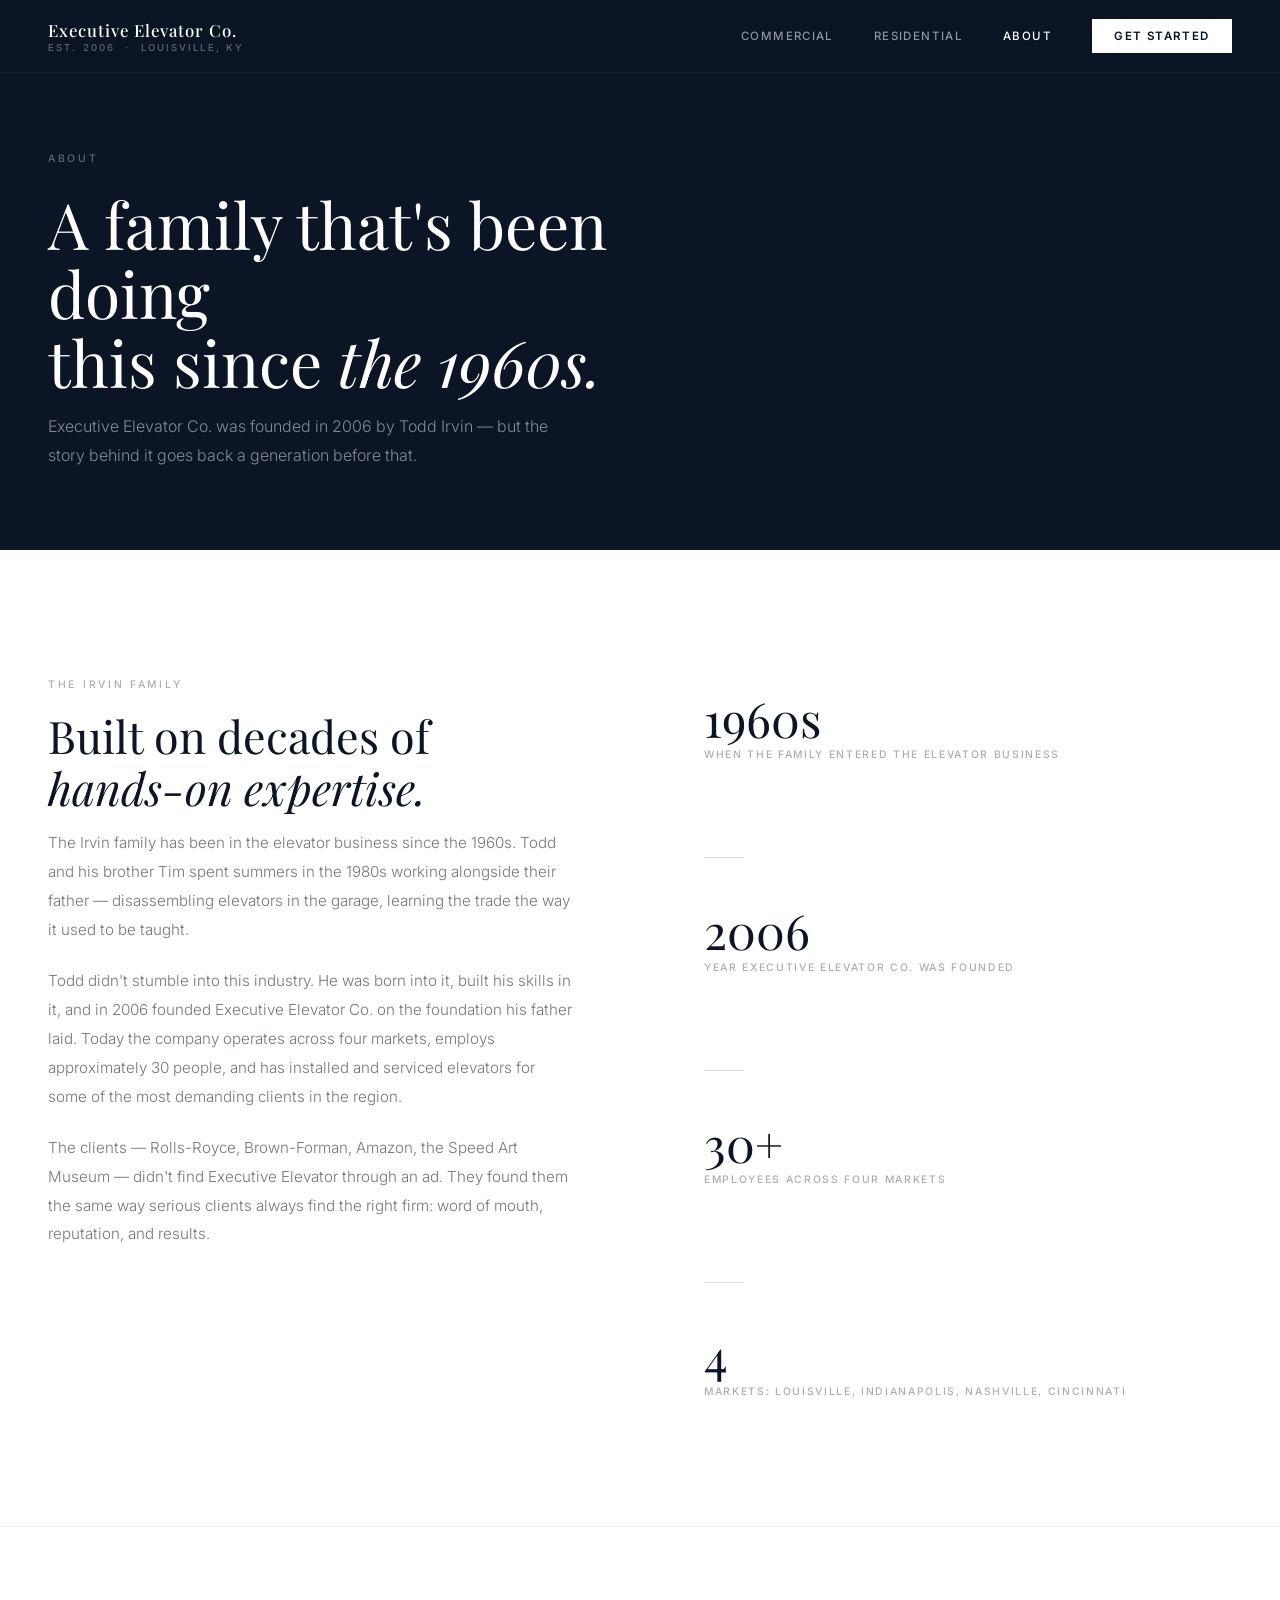
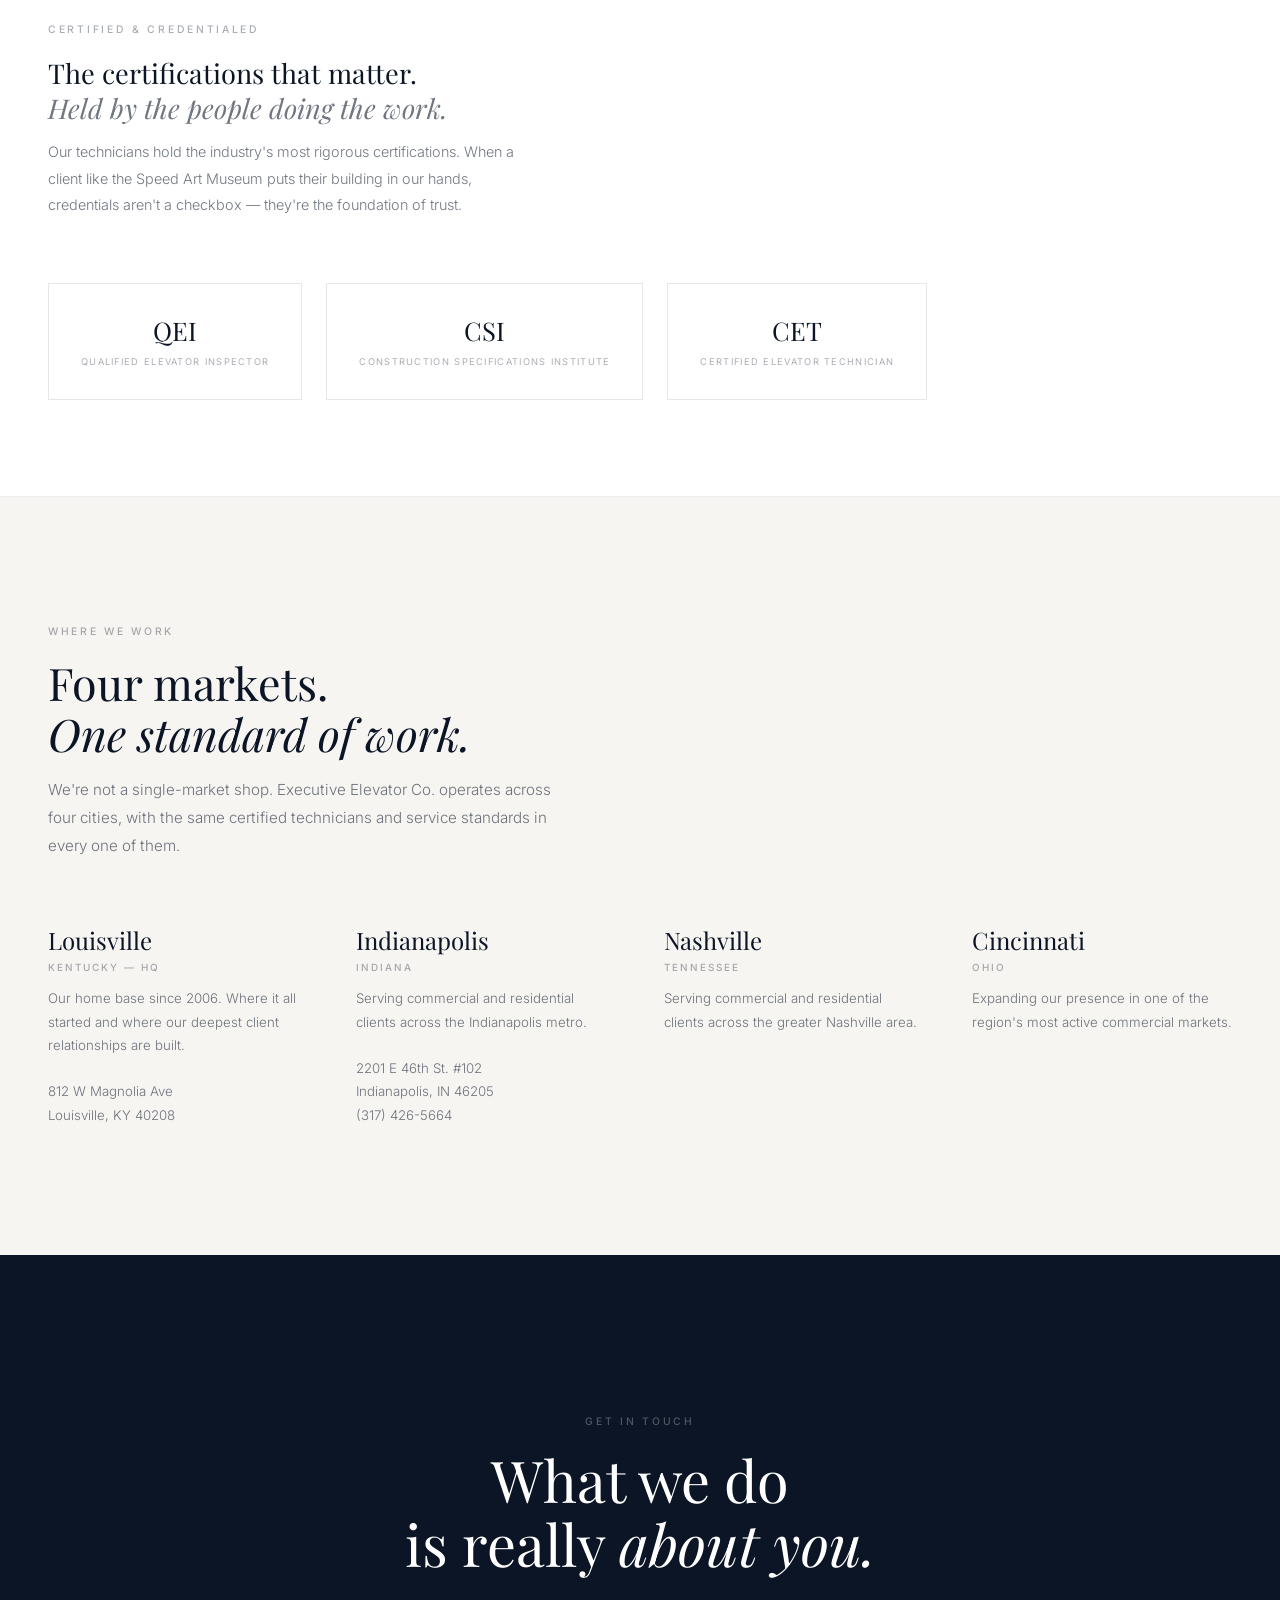
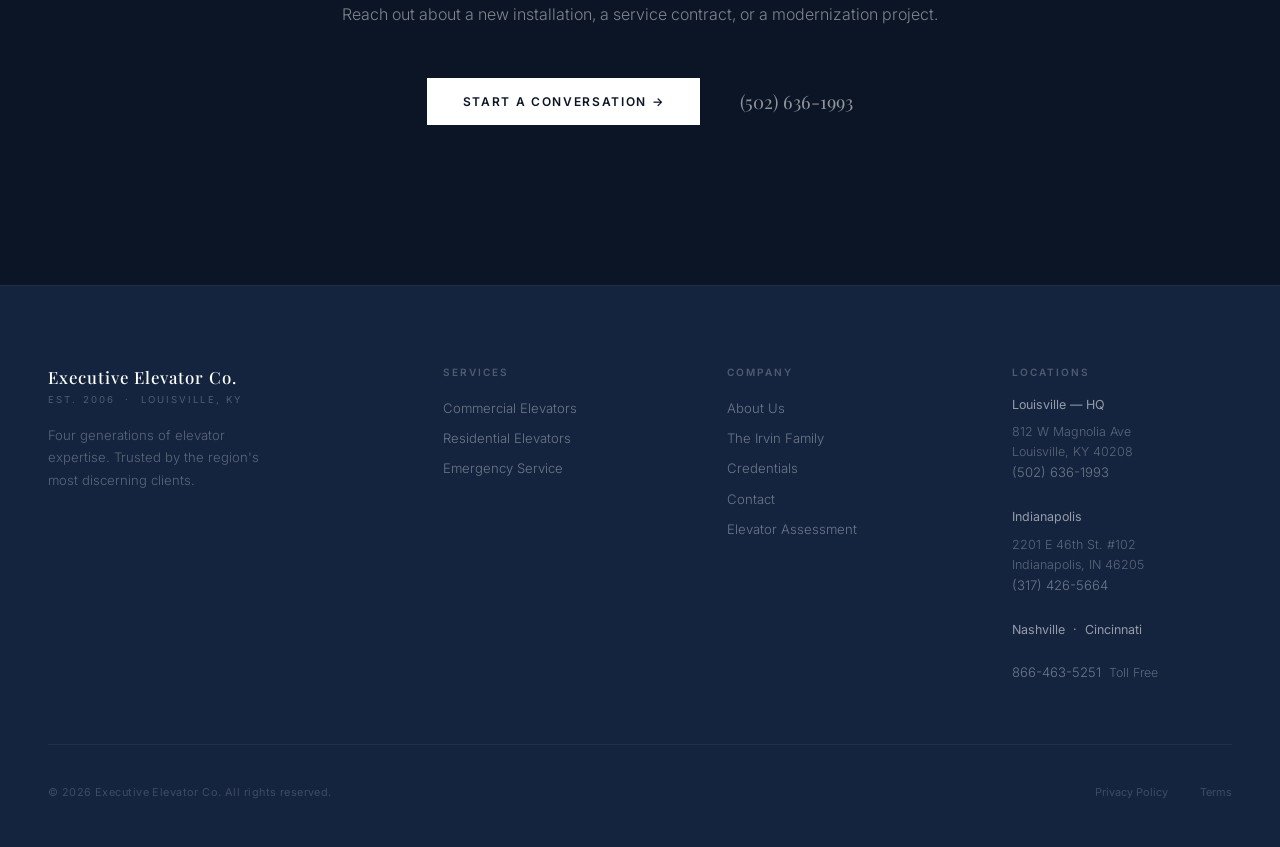
==== about.html @ 6f7bdfcb "Replace custom favicon with exelevator.com favicon; split client logos to 2 rows - Download favicon." ====
<!DOCTYPE html>
<html lang="en">
<head>
<meta charset="UTF-8">
<meta name="viewport" content="width=device-width, initial-scale=1.0">
<title>About — Executive Elevator Co.</title>
<link rel="preconnect" href="https://fonts.googleapis.com">
<link href="https://fonts.googleapis.com/css2?family=Playfair+Display:ital,wght@0,400;0,500;0,700;1,400;1,500&family=Inter:wght@300;400;500;600&display=swap" rel="stylesheet">
<link rel="stylesheet" href="style.css">
<style>
.story-grid{display:grid;grid-template-columns:1fr 1fr;gap:8rem;align-items:start;}
.story-body{font-size:0.95rem;line-height:1.9;color:var(--text-mid);font-weight:300;}
.story-body p+p{margin-top:1.4rem;}
.story-stats{display:flex;flex-direction:column;gap:3rem;padding-top:1rem;}
.story-stat-num{font-family:var(--serif);font-size:3rem;font-weight:400;color:var(--navy);line-height:1;}
.story-stat-label{font-size:0.65rem;letter-spacing:0.16em;text-transform:uppercase;color:var(--text-light);margin-top:0.4rem;font-weight:500;}
.story-stat-divider{width:40px;height:1px;background:rgba(11,21,38,0.12);margin-top:3rem;}
.markets-about{display:grid;grid-template-columns:repeat(4,1fr);gap:3rem;}
.market-about-city{font-family:var(--serif);font-size:1.5rem;font-weight:400;color:var(--navy);margin-bottom:0.3rem;}
.market-about-state{font-size:0.62rem;letter-spacing:0.2em;text-transform:uppercase;color:var(--text-light);margin-bottom:0.9rem;font-weight:500;}
.market-about-desc{font-size:0.83rem;line-height:1.75;color:var(--text-mid);font-weight:300;}
@media(max-width:900px){
  .story-grid{grid-template-columns:1fr;gap:4rem;}
  .story-stats{flex-direction:row;flex-wrap:wrap;gap:2.5rem;}
  .story-stat-divider{display:none;}
  .markets-about{grid-template-columns:1fr 1fr;gap:2.5rem;}
}
@media(max-width:600px){
  .markets-about{grid-template-columns:1fr;}
}
</style>
</head>
<body>

<nav id="main-nav">
  <a href="index.html" class="nav-logo">
    <div class="nav-logo-main">Executive Elevator Co.</div>
    <div class="nav-logo-sub">Est. 2006 &nbsp;·&nbsp; Louisville, KY</div>
  </a>
  <div class="nav-links">
<a href="commercial.html" class="nav-link">Commercial</a>
    <a href="residential.html" class="nav-link">Residential</a>
    <a href="about.html" class="nav-link active">About</a>
    <a href="assessment.html" class="nav-cta">Get Started</a>
  </div>
  <div class="nav-mobile-btn" id="menu-btn">
    <span></span><span></span><span></span>
  </div>
</nav>

<div class="page-hero">
  <div class="page-hero-inner">
    <div class="page-hero-label">About</div>
    <h1 class="page-hero-h1">A family that's been doing<br>this since <em>the 1960s.</em></h1>
    <p class="page-hero-sub">Executive Elevator Co. was founded in 2006 by Todd Irvin — but the story behind it goes back a generation before that.</p>
  </div>
</div>

<section class="page-section bg-white">
  <div class="section-inner">
    <div class="story-grid">
      <div>
        <div class="section-eyebrow">The Irvin Family</div>
        <h2 class="section-h">Built on decades of<br><em>hands-on expertise.</em></h2>
        <div class="story-body">
          <p>The Irvin family has been in the elevator business since the 1960s. Todd and his brother Tim spent summers in the 1980s working alongside their father — disassembling elevators in the garage, learning the trade the way it used to be taught.</p>
          <p>Todd didn't stumble into this industry. He was born into it, built his skills in it, and in 2006 founded Executive Elevator Co. on the foundation his father laid. Today the company operates across four markets, employs approximately 30 people, and has installed and serviced elevators for some of the most demanding clients in the region.</p>
          <p>The clients — Rolls-Royce, Brown-Forman, Amazon, the Speed Art Museum — didn't find Executive Elevator through an ad. They found them the same way serious clients always find the right firm: word of mouth, reputation, and results.</p>
        </div>
      </div>
      <div class="story-stats">
        <div>
          <div class="story-stat-num">1960s</div>
          <div class="story-stat-label">When the family entered the elevator business</div>
        </div>
        <div class="story-stat-divider"></div>
        <div>
          <div class="story-stat-num">2006</div>
          <div class="story-stat-label">Year Executive Elevator Co. was founded</div>
        </div>
        <div class="story-stat-divider"></div>
        <div>
          <div class="story-stat-num">30+</div>
          <div class="story-stat-label">Employees across four markets</div>
        </div>
        <div class="story-stat-divider"></div>
        <div>
          <div class="story-stat-num">4</div>
          <div class="story-stat-label">Markets: Louisville, Indianapolis, Nashville, Cincinnati</div>
        </div>
      </div>
    </div>
  </div>
</section>

<div class="credentials">
  <div class="credentials-inner">
    <div class="credentials-text">
      <div class="section-eyebrow">Certified &amp; Credentialed</div>
      <h3 class="credentials-h">The certifications that matter.<br><em>Held by the people doing the work.</em></h3>
      <p>Our technicians hold the industry's most rigorous certifications. When a client like the Speed Art Museum puts their building in our hands, credentials aren't a checkbox — they're the foundation of trust.</p>
    </div>
    <div class="cred-badges">
      <div class="cred-badge">
        <div class="cred-abbr">QEI</div>
        <div class="cred-name">Qualified Elevator Inspector</div>
      </div>
      <div class="cred-badge">
        <div class="cred-abbr">CSI</div>
        <div class="cred-name">Construction Specifications Institute</div>
      </div>
      <div class="cred-badge">
        <div class="cred-abbr">CET</div>
        <div class="cred-name">Certified Elevator Technician</div>
      </div>
    </div>
  </div>
</div>

<section class="page-section bg-off">
  <div class="section-inner">
    <div class="section-eyebrow">Where We Work</div>
    <h2 class="section-h">Four markets.<br><em>One standard of work.</em></h2>
    <p class="section-sub" style="margin-bottom:4rem;">We're not a single-market shop. Executive Elevator Co. operates across four cities, with the same certified technicians and service standards in every one of them.</p>
    <div class="markets-about">
      <div>
        <div class="market-about-city">Louisville</div>
        <div class="market-about-state">Kentucky — HQ</div>
        <p class="market-about-desc">Our home base since 2006. Where it all started and where our deepest client relationships are built.<br><br>812 W Magnolia Ave<br>Louisville, KY 40208</p>
      </div>
      <div>
        <div class="market-about-city">Indianapolis</div>
        <div class="market-about-state">Indiana</div>
        <p class="market-about-desc">Serving commercial and residential clients across the Indianapolis metro.<br><br>2201 E 46th St. #102<br>Indianapolis, IN 46205<br>(317) 426-5664</p>
      </div>
      <div>
        <div class="market-about-city">Nashville</div>
        <div class="market-about-state">Tennessee</div>
        <p class="market-about-desc">Serving commercial and residential clients across the greater Nashville area.</p>
      </div>
      <div>
        <div class="market-about-city">Cincinnati</div>
        <div class="market-about-state">Ohio</div>
        <p class="market-about-desc">Expanding our presence in one of the region's most active commercial markets.</p>
      </div>
    </div>
  </div>
</section>

<section class="cta-section">
  <div class="cta-inner">
    <div class="cta-eyebrow">Get In Touch</div>
    <h2 class="cta-h">What we do<br>is really <em>about you.</em></h2>
    <p class="cta-sub">Reach out about a new installation, a service contract, or a modernization project.</p>
    <div class="cta-actions">
      <a href="contact.html" class="btn-primary">Start a Conversation →</a>
      <a href="tel:15026361993" class="cta-phone">(502) 636-1993</a>
    </div>
  </div>
</section>

<footer>
  <div class="footer-inner">
    <div class="footer-top">
      <div>
        <div class="footer-logo-main">Executive Elevator Co.</div>
        <div class="footer-logo-sub">Est. 2006 &nbsp;·&nbsp; Louisville, KY</div>
        <p class="footer-tagline">Four generations of elevator expertise. Trusted by the region's most discerning clients.</p>
      </div>
      <div>
        <div class="footer-col-h">Services</div>
        <ul class="footer-links">
          <li><a href="commercial.html">Commercial Elevators</a></li>
          <li><a href="residential.html">Residential Elevators</a></li>
          <li><a href="contact.html">Emergency Service</a></li>
        </ul>
      </div>
      <div>
        <div class="footer-col-h">Company</div>
        <ul class="footer-links">
          <li><a href="about.html">About Us</a></li>
          <li><a href="about.html">The Irvin Family</a></li>
          <li><a href="about.html">Credentials</a></li>
          <li><a href="contact.html">Contact</a></li>
          <li><a href="assessment.html">Elevator Assessment</a></li>
        </ul>
      </div>
      <div>
        <div class="footer-col-h">Locations</div>
        <ul class="footer-links">
          <li style="color:rgba(255,255,255,0.55);font-size:0.78rem;font-weight:400;">Louisville — HQ</li>
          <li style="color:rgba(255,255,255,0.3);font-size:0.78rem;font-weight:300;line-height:1.6;">812 W Magnolia Ave<br>Louisville, KY 40208<br><a href="tel:15026361993" style="color:rgba(255,255,255,0.38);text-decoration:none;">(502) 636-1993</a></li>
          <li style="color:rgba(255,255,255,0.55);font-size:0.78rem;font-weight:400;margin-top:1rem;">Indianapolis</li>
          <li style="color:rgba(255,255,255,0.3);font-size:0.78rem;font-weight:300;line-height:1.6;">2201 E 46th St. #102<br>Indianapolis, IN 46205<br><a href="tel:13174265664" style="color:rgba(255,255,255,0.38);text-decoration:none;">(317) 426-5664</a></li>
          <li style="color:rgba(255,255,255,0.55);font-size:0.78rem;font-weight:400;margin-top:1rem;">Nashville &nbsp;·&nbsp; Cincinnati</li>
          <li style="color:rgba(255,255,255,0.3);font-size:0.78rem;font-weight:300;margin-top:1rem;"><a href="tel:18664635251" style="color:rgba(255,255,255,0.38);text-decoration:none;">866-463-5251</a> &nbsp;Toll Free</li>
        </ul>
      </div>
    </div>
    <div class="footer-bottom">
      <div class="footer-copy">© 2026 Executive Elevator Co. All rights reserved.</div>
      <div class="footer-bottom-links">
        <a href="#">Privacy Policy</a>
        <a href="#">Terms</a>
      </div>
    </div>
  </div>
</footer>

</body>
</html>
---- style.css ----
*,*::before,*::after{box-sizing:border-box;margin:0;padding:0;}
:root{
  --navy:#0B1526;
  --navy-mid:#14243F;
  --white:#FFFFFF;
  --off-white:#F7F5F2;
  --text:rgba(11,21,38,1);
  --text-mid:rgba(11,21,38,0.58);
  --text-light:rgba(11,21,38,0.35);
  --serif:'Playfair Display',Georgia,serif;
  --sans:'Inter',system-ui,sans-serif;
  --nav-h:72px;
  --max:1240px;
}
html{scroll-behavior:smooth;}
body{background:var(--white);color:var(--text);font-family:var(--sans);overflow-x:hidden;}

/* ── NAV ── */
nav{position:fixed;top:0;left:0;right:0;z-index:200;height:var(--nav-h);display:flex;align-items:center;justify-content:space-between;padding:0 3rem;background:rgba(11,21,38,0.9);backdrop-filter:blur(12px);box-shadow:0 1px 0 rgba(255,255,255,0.05);}
.nav-logo{display:flex;flex-direction:column;gap:1px;text-decoration:none;}
.nav-logo-main{font-family:var(--serif);font-size:1.05rem;font-weight:500;letter-spacing:0.06em;color:var(--white);}
.nav-logo-sub{font-size:0.6rem;letter-spacing:0.22em;text-transform:uppercase;color:rgba(255,255,255,0.35);font-weight:500;}
.nav-links{display:flex;align-items:center;gap:2.5rem;}
.nav-link{font-size:0.72rem;letter-spacing:0.12em;text-transform:uppercase;color:rgba(255,255,255,0.55);text-decoration:none;transition:color 0.2s;font-weight:500;}
.nav-link:hover,.nav-link.active{color:var(--white);}
.nav-cta{font-size:0.72rem;letter-spacing:0.12em;text-transform:uppercase;color:var(--navy);background:var(--white);padding:0.6rem 1.4rem;text-decoration:none;font-weight:600;transition:opacity 0.2s;}
.nav-cta:hover{opacity:0.85;}
.nav-mobile-btn{display:none;flex-direction:column;gap:5px;cursor:pointer;padding:4px;}
.nav-mobile-btn span{display:block;width:22px;height:1.5px;background:var(--white);}

/* ── PAGE HERO ── */
.page-hero{padding:calc(var(--nav-h) + 5rem) 3rem 5rem;background:var(--navy);}
.page-hero-inner{max-width:var(--max);margin:0 auto;}
.page-hero-label{font-size:0.65rem;letter-spacing:0.26em;text-transform:uppercase;color:rgba(255,255,255,0.35);margin-bottom:1.5rem;font-weight:500;}
.page-hero-h1{font-family:var(--serif);font-size:clamp(2.5rem,5vw,4.5rem);font-weight:400;color:var(--white);line-height:1.08;max-width:700px;margin-bottom:1rem;}
.page-hero-h1 em{font-style:italic;}
.page-hero-sub{font-size:1rem;line-height:1.8;color:rgba(255,255,255,0.5);font-weight:300;max-width:540px;}

/* ── BUTTONS ── */
.btn-primary{display:inline-flex;align-items:center;gap:10px;background:var(--white);color:var(--navy);padding:1rem 2.2rem;font-size:0.75rem;letter-spacing:0.14em;text-transform:uppercase;font-weight:600;text-decoration:none;transition:opacity 0.2s;}
.btn-primary:hover{opacity:0.88;}
.btn-primary-navy{display:inline-flex;align-items:center;gap:10px;background:var(--navy);color:var(--white);padding:1rem 2.2rem;font-size:0.75rem;letter-spacing:0.14em;text-transform:uppercase;font-weight:600;text-decoration:none;transition:opacity 0.2s;}
.btn-primary-navy:hover{opacity:0.85;}
.btn-ghost{display:inline-flex;align-items:center;gap:10px;color:rgba(255,255,255,0.65);padding-bottom:2px;border-bottom:1px solid rgba(255,255,255,0.25);font-size:0.75rem;letter-spacing:0.14em;text-transform:uppercase;font-weight:500;text-decoration:none;transition:color 0.2s,border-color 0.2s;}
.btn-ghost:hover{color:var(--white);border-color:rgba(255,255,255,0.6);}
.btn-ghost-dark{display:inline-flex;align-items:center;gap:10px;color:var(--text-mid);padding-bottom:2px;border-bottom:1px solid rgba(11,21,38,0.2);font-size:0.75rem;letter-spacing:0.14em;text-transform:uppercase;font-weight:500;text-decoration:none;transition:color 0.2s,border-color 0.2s;}
.btn-ghost-dark:hover{color:var(--navy);border-color:rgba(11,21,38,0.6);}

/* ── SECTION TYPOGRAPHY ── */
.section-eyebrow{font-size:0.65rem;letter-spacing:0.26em;text-transform:uppercase;color:var(--text-light);margin-bottom:1.2rem;font-weight:500;}
.section-eyebrow-inv{font-size:0.65rem;letter-spacing:0.26em;text-transform:uppercase;color:rgba(255,255,255,0.35);margin-bottom:1.2rem;font-weight:500;}
.section-h{font-family:var(--serif);font-size:clamp(2rem,3.5vw,3rem);font-weight:400;color:var(--navy);line-height:1.15;margin-bottom:1rem;}
.section-h em,.section-h-inv em{font-style:italic;}
.section-h-inv{font-family:var(--serif);font-size:clamp(2rem,3.5vw,3rem);font-weight:400;color:var(--white);line-height:1.15;margin-bottom:1rem;}
.section-sub{font-size:0.95rem;line-height:1.85;color:var(--text-mid);font-weight:300;max-width:520px;margin-bottom:4rem;}

/* ── PAGE SECTIONS ── */
.page-section{padding:8rem 3rem;}
.page-section.bg-white{background:var(--white);}
.page-section.bg-off{background:var(--off-white);}
.page-section.bg-navy{background:var(--navy);}
.section-inner{max-width:var(--max);margin:0 auto;}

/* ── CONTENT BLOCKS (3-up) ── */
.block-grid{display:grid;grid-template-columns:repeat(3,1fr);gap:5rem;}
.block-num{font-family:var(--serif);font-size:0.8rem;color:var(--text-light);margin-bottom:1.5rem;letter-spacing:0.1em;}
.block-title{font-family:var(--serif);font-size:1.45rem;font-weight:400;color:var(--navy);margin-bottom:0.8rem;line-height:1.2;}
.block-title-inv{font-family:var(--serif);font-size:1.45rem;font-weight:400;color:var(--white);margin-bottom:0.8rem;line-height:1.2;}
.block-desc{font-size:0.88rem;line-height:1.85;color:var(--text-mid);font-weight:300;}
.block-desc-inv{font-size:0.88rem;line-height:1.85;color:rgba(255,255,255,0.5);font-weight:300;}

/* ── CLIENTS ── */
.clients{background:var(--white);border-bottom:1px solid rgba(11,21,38,0.07);}
.clients-inner{max-width:var(--max);margin:0 auto;padding:0 3rem;}
.clients-label{font-size:0.62rem;letter-spacing:0.24em;text-transform:uppercase;color:var(--text-light);padding:2.2rem 0 1.8rem;border-bottom:1px solid rgba(11,21,38,0.06);}
.clients-grid{display:grid;grid-template-columns:repeat(4,1fr);}
.client-item{padding:1.8rem 1.2rem;border-right:1px solid rgba(11,21,38,0.06);border-bottom:1px solid rgba(11,21,38,0.06);display:flex;align-items:center;justify-content:center;}
.client-item:nth-child(4n){border-right:none;}
.client-item:nth-last-child(-n+4){border-bottom:none;}
.client-item img{height:52px;width:auto;max-width:90%;opacity:0.85;transition:opacity 0.3s;}
.client-item:hover img{opacity:1;}

/* ── CREDENTIALS ── */
.credentials{padding:6rem 3rem;background:var(--white);border-top:1px solid rgba(11,21,38,0.07);border-bottom:1px solid rgba(11,21,38,0.07);}
.credentials-inner{max-width:var(--max);margin:0 auto;display:flex;align-items:center;justify-content:space-between;flex-wrap:wrap;gap:4rem;}
.credentials-text{max-width:480px;}
.credentials-h{font-family:var(--serif);font-size:1.7rem;font-weight:400;color:var(--navy);margin-bottom:0.8rem;line-height:1.3;}
.credentials-h em{font-style:italic;color:var(--text-mid);}
.credentials-text p{font-size:0.9rem;line-height:1.85;color:var(--text-mid);font-weight:300;}
.cred-badges{display:flex;gap:1.5rem;flex-wrap:wrap;}
.cred-badge{display:flex;flex-direction:column;align-items:center;gap:0.5rem;padding:1.8rem 2rem;border:1px solid rgba(11,21,38,0.1);min-width:100px;transition:border-color 0.25s;}
.cred-badge:hover{border-color:rgba(11,21,38,0.35);}
.cred-abbr{font-family:var(--serif);font-size:1.6rem;font-weight:400;color:var(--navy);}
.cred-name{font-size:0.58rem;letter-spacing:0.14em;text-transform:uppercase;color:var(--text-light);text-align:center;line-height:1.6;}

/* ── CTA ── */
.cta-section{padding:10rem 3rem;background:var(--navy);text-align:center;}
.cta-inner{max-width:660px;margin:0 auto;}
.cta-eyebrow{font-size:0.65rem;letter-spacing:0.26em;text-transform:uppercase;color:rgba(255,255,255,0.28);margin-bottom:1.2rem;font-weight:500;}
.cta-h{font-family:var(--serif);font-size:clamp(2.2rem,4.5vw,3.8rem);font-weight:400;color:var(--white);line-height:1.12;margin-bottom:1.5rem;}
.cta-h em{font-style:italic;}
.cta-sub{font-size:1rem;line-height:1.85;color:rgba(255,255,255,0.48);font-weight:300;margin-bottom:3rem;}
.cta-actions{display:flex;align-items:center;justify-content:center;gap:2.5rem;flex-wrap:wrap;}
.cta-phone{font-family:var(--serif);font-size:1.15rem;color:rgba(255,255,255,0.55);text-decoration:none;transition:color 0.2s;}
.cta-phone:hover{color:var(--white);}

/* ── FOOTER ── */
footer{background:var(--navy-mid);border-top:1px solid rgba(255,255,255,0.05);padding:5rem 3rem 3rem;}
.footer-inner{max-width:var(--max);margin:0 auto;}
.footer-top{display:grid;grid-template-columns:1.5fr 1fr 1fr 1fr;gap:4rem;margin-bottom:4rem;}
.footer-logo-main{font-family:var(--serif);font-size:1.05rem;font-weight:500;letter-spacing:0.06em;color:var(--white);margin-bottom:0.4rem;}
.footer-logo-sub{font-size:0.6rem;letter-spacing:0.22em;text-transform:uppercase;color:rgba(255,255,255,0.25);margin-bottom:1.2rem;}
.footer-tagline{font-size:0.82rem;line-height:1.7;color:rgba(255,255,255,0.3);font-weight:300;max-width:240px;}
.footer-col-h{font-size:0.63rem;letter-spacing:0.2em;text-transform:uppercase;color:rgba(255,255,255,0.25);margin-bottom:1.2rem;font-weight:600;}
.footer-links{list-style:none;display:flex;flex-direction:column;gap:0.65rem;}
.footer-links a{font-size:0.82rem;color:rgba(255,255,255,0.38);text-decoration:none;transition:color 0.2s;font-weight:300;}
.footer-links a:hover{color:rgba(255,255,255,0.72);}
.footer-bottom{display:flex;justify-content:space-between;align-items:center;padding-top:2.5rem;border-top:1px solid rgba(255,255,255,0.05);flex-wrap:wrap;gap:1rem;}
.footer-copy{font-size:0.68rem;color:rgba(255,255,255,0.18);letter-spacing:0.04em;}
.footer-bottom-links{display:flex;gap:2rem;}
.footer-bottom-links a{font-size:0.68rem;color:rgba(255,255,255,0.18);text-decoration:none;transition:color 0.2s;}
.footer-bottom-links a:hover{color:rgba(255,255,255,0.38);}

/* ── RESPONSIVE ── */
@media(max-width:1100px){
  .block-grid{grid-template-columns:1fr 1fr;gap:3.5rem;}
  .footer-top{grid-template-columns:1fr 1fr;gap:3rem;}
}
@media(max-width:768px){
  :root{--nav-h:64px;}
  nav{padding:0 1.5rem;}
  .nav-links{display:none;}
  .nav-mobile-btn{display:flex;}
  .page-hero,.page-section,.clients-inner,.credentials,.cta-section,footer{padding-left:1.5rem;padding-right:1.5rem;}
  .credentials-inner{flex-direction:column;}
  .cta-section{padding-top:6rem;padding-bottom:6rem;}
  .cta-actions{flex-direction:column;}
  .clients-grid{grid-template-columns:repeat(2,1fr);}
  .client-item:nth-child(4n){border-right:1px solid rgba(11,21,38,0.06);}
  .client-item:nth-child(2n){border-right:none;}
  .client-item:nth-last-child(-n+4){border-bottom:1px solid rgba(11,21,38,0.06);}
  .client-item:nth-last-child(-n+2){border-bottom:none;}
  .client-item{padding:1.4rem 1.2rem;}
  .footer-top{grid-template-columns:1fr;}
}
@media(max-width:600px){
  .block-grid{grid-template-columns:1fr;}
}
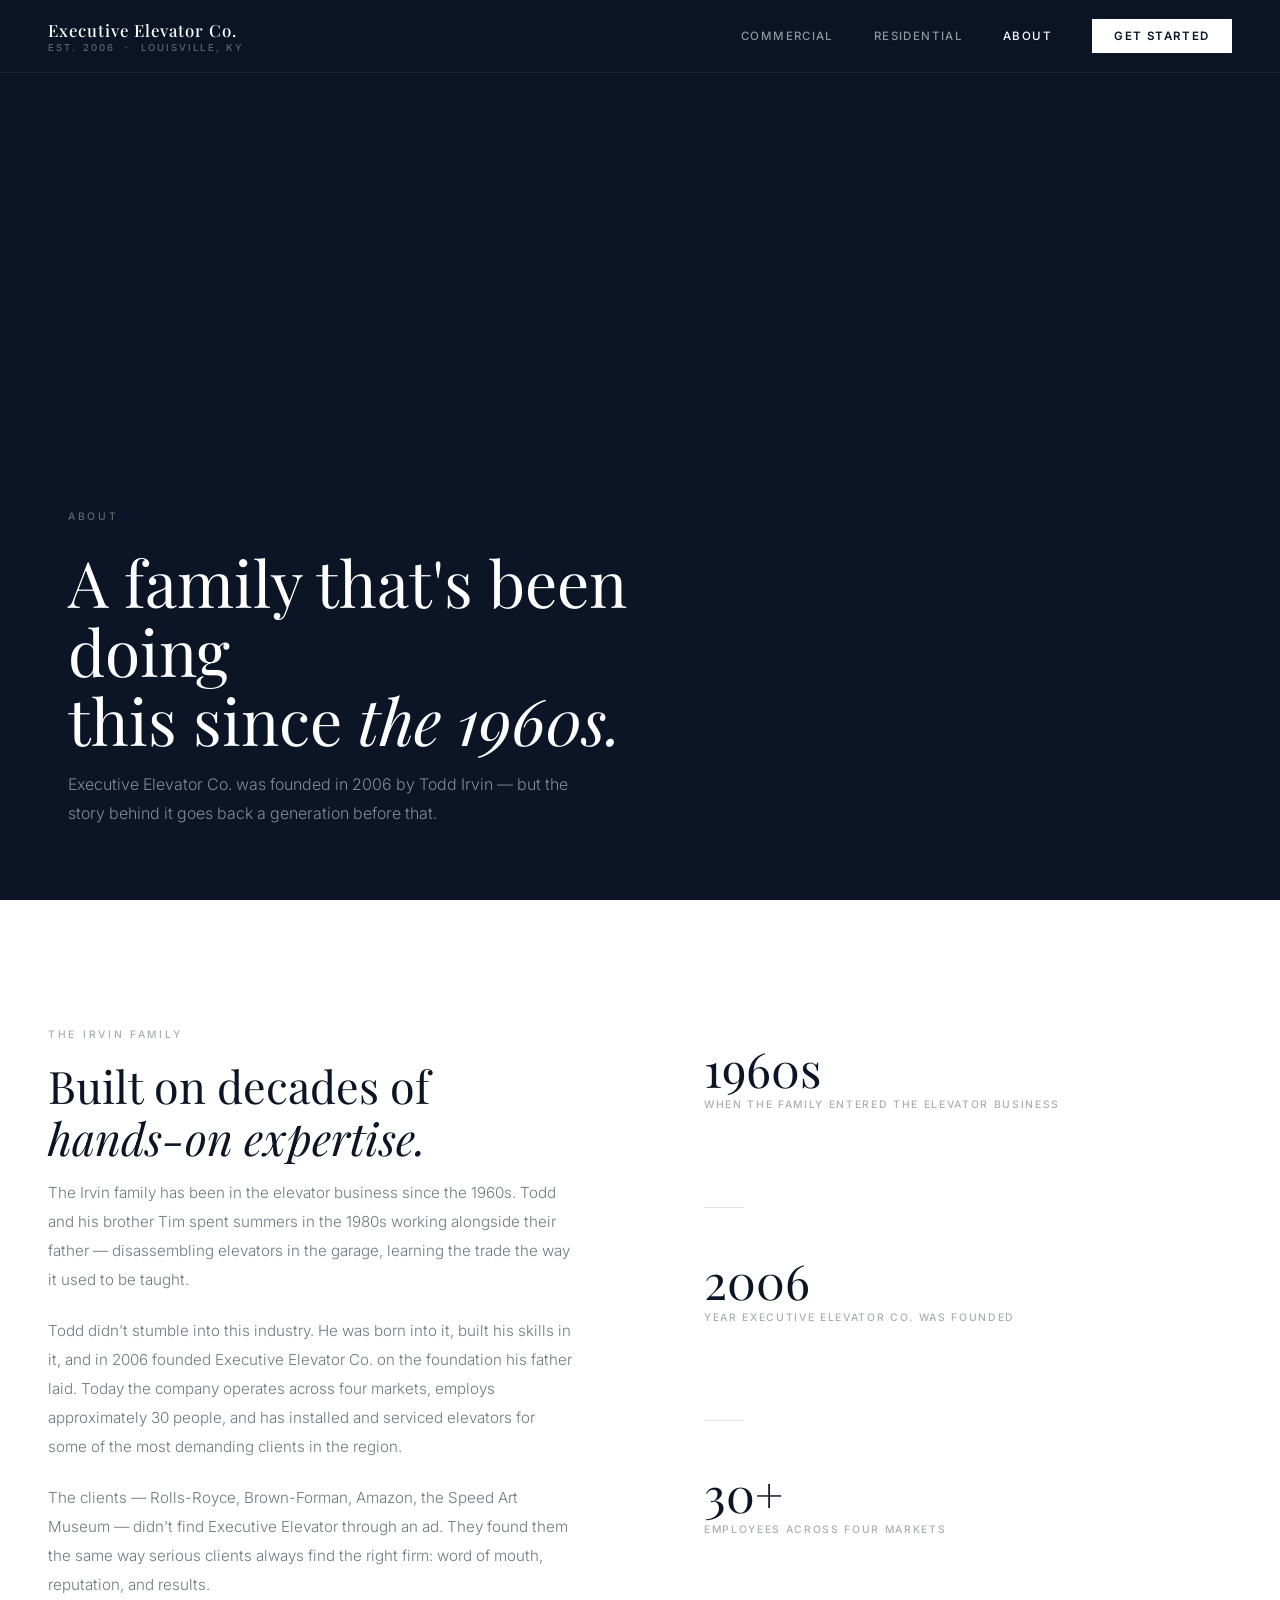
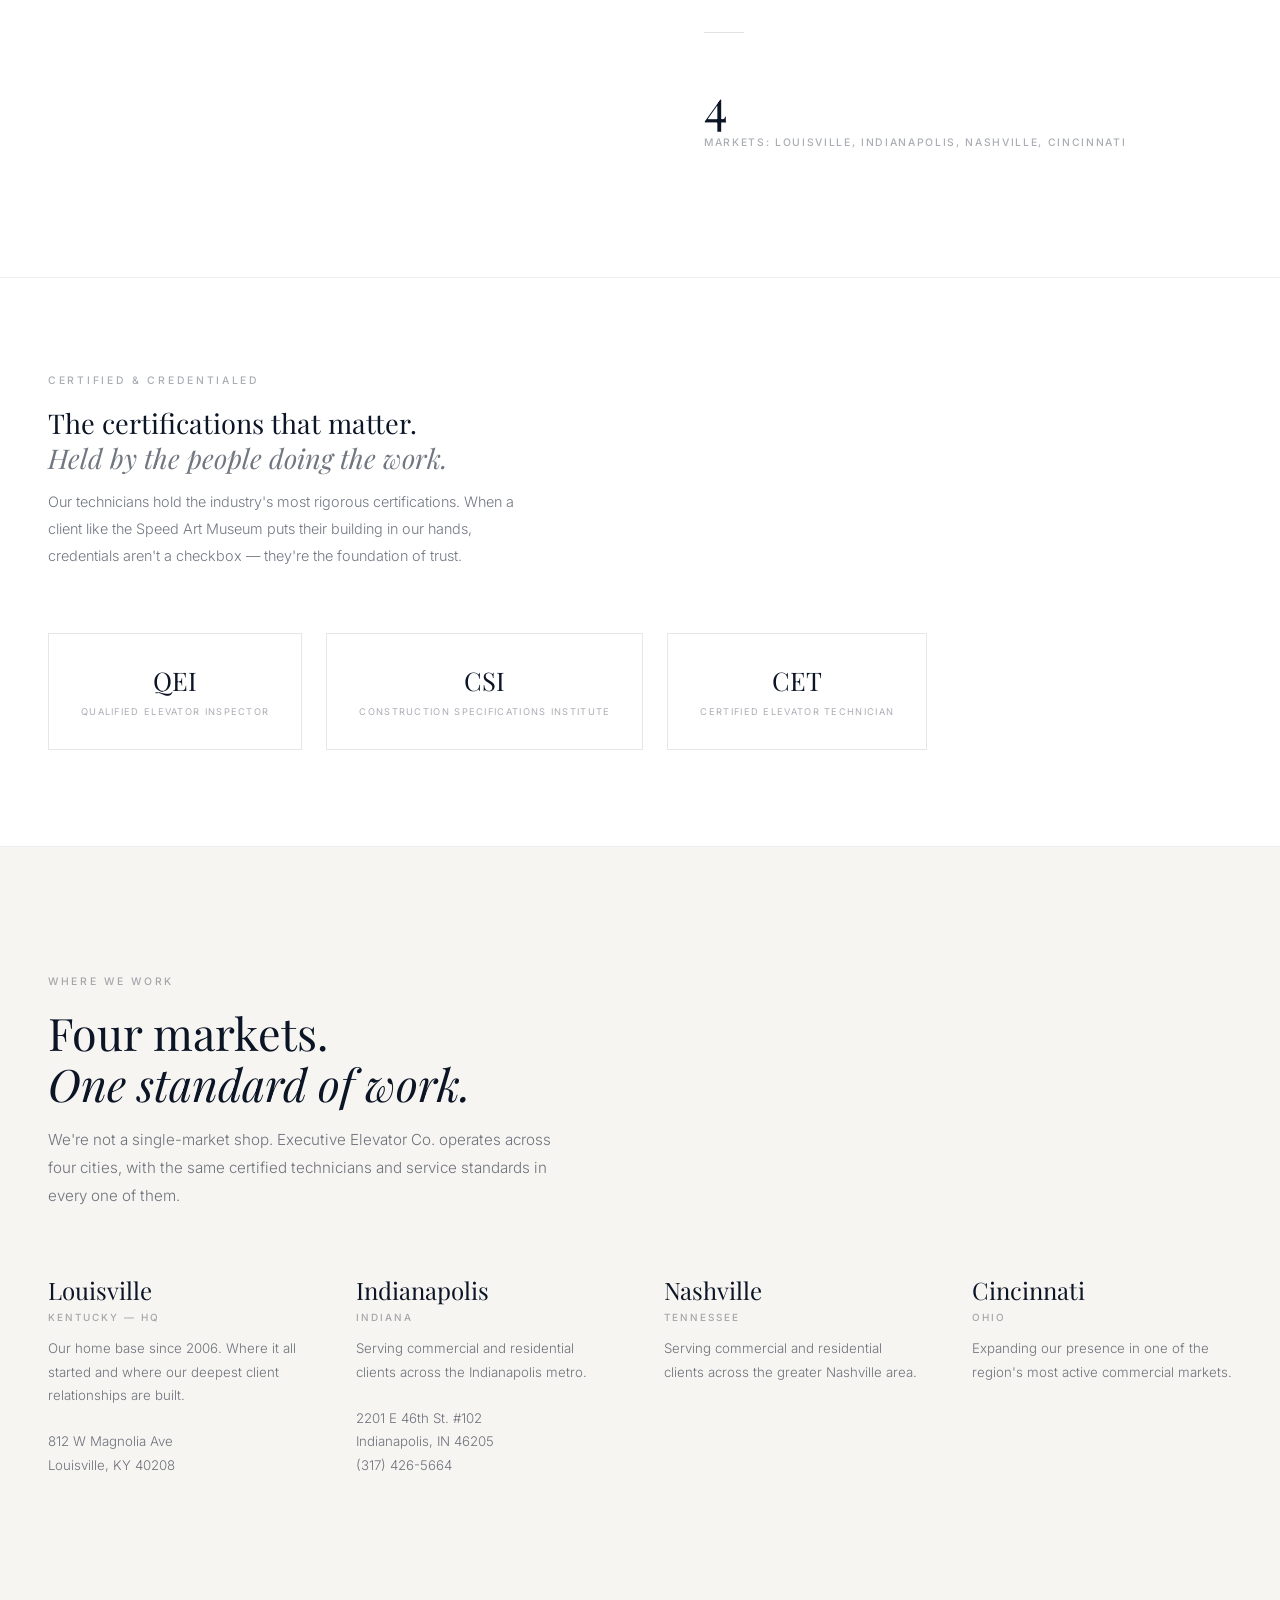
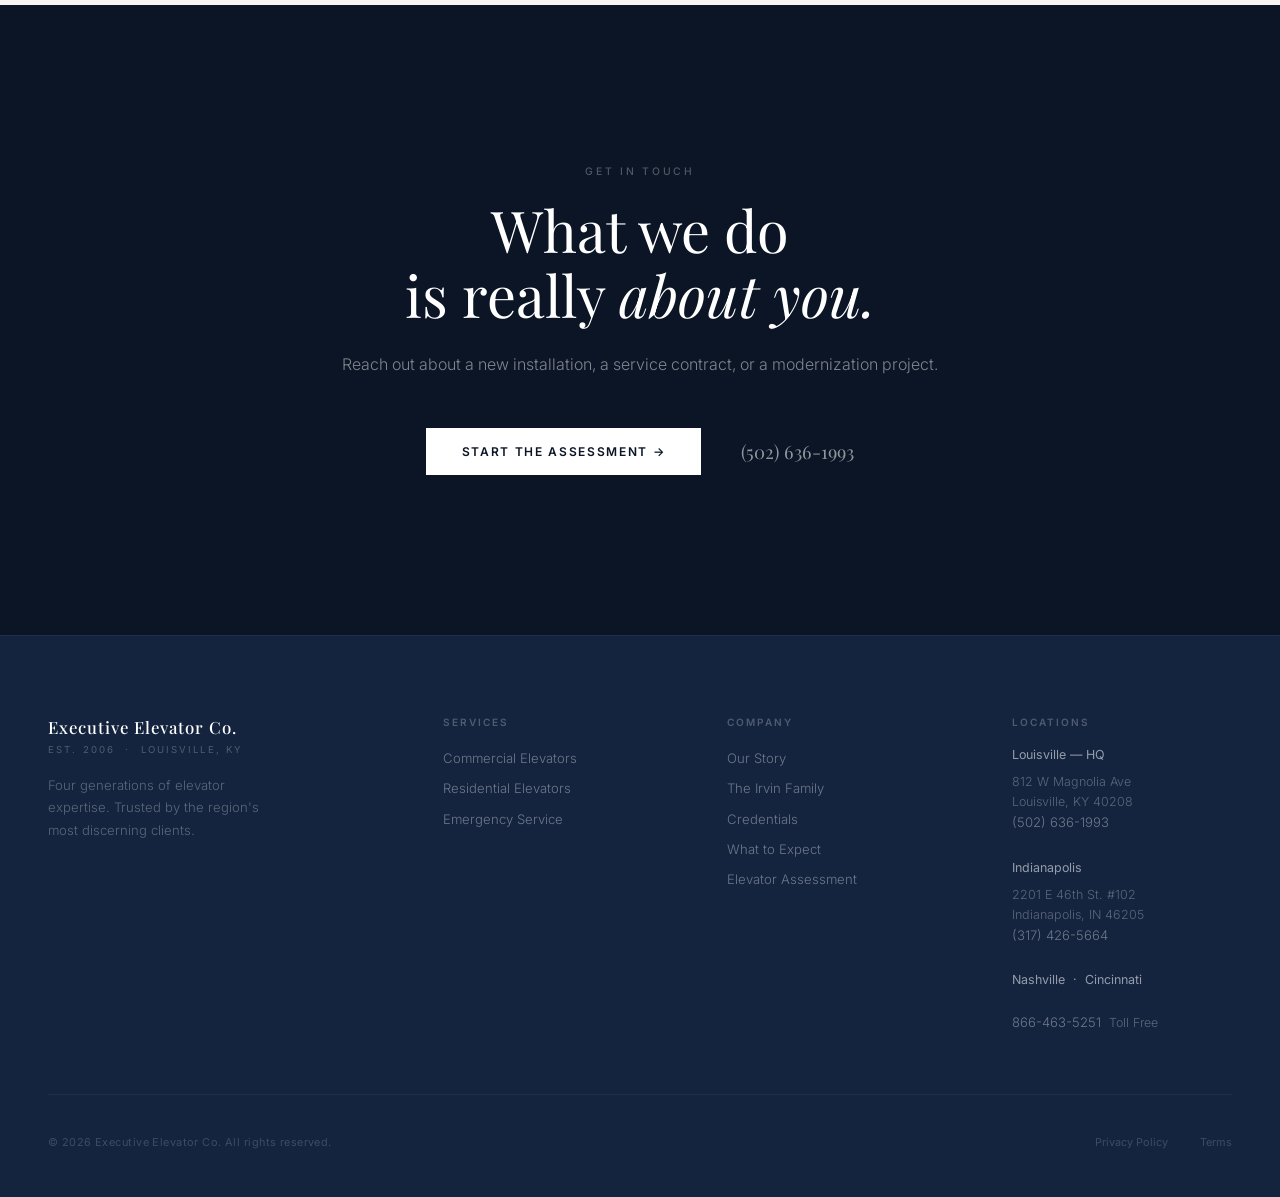
==== commit 643b67b2: "Add What to Expect page and wire smart assessment routing - New what-to-expect.html: 8-phase project" ====
--- a/about.html
+++ b/about.html
@@ -153,7 +153,7 @@
     <h2 class="cta-h">What we do<br>is really <em>about you.</em></h2>
     <p class="cta-sub">Reach out about a new installation, a service contract, or a modernization project.</p>
     <div class="cta-actions">
-      <a href="contact.html" class="btn-primary">Start a Conversation →</a>
+      <a href="assessment.html" class="btn-primary">Start the Assessment →</a>
       <a href="tel:15026361993" class="cta-phone">(502) 636-1993</a>
     </div>
   </div>
@@ -172,16 +172,16 @@
         <ul class="footer-links">
           <li><a href="commercial.html">Commercial Elevators</a></li>
           <li><a href="residential.html">Residential Elevators</a></li>
-          <li><a href="contact.html">Emergency Service</a></li>
+          <li><a href="emergency.html">Emergency Service</a></li>
         </ul>
       </div>
       <div>
         <div class="footer-col-h">Company</div>
         <ul class="footer-links">
-          <li><a href="about.html">About Us</a></li>
-          <li><a href="about.html">The Irvin Family</a></li>
-          <li><a href="about.html">Credentials</a></li>
-          <li><a href="contact.html">Contact</a></li>
+          <li><a href="our-story.html">Our Story</a></li>
+          <li><a href="our-story.html">The Irvin Family</a></li>
+          <li><a href="our-story.html">Credentials</a></li>
+          <li><a href="what-to-expect.html">What to Expect</a></li>
           <li><a href="assessment.html">Elevator Assessment</a></li>
         </ul>
       </div>
--- a/style.css
+++ b/style.css
@@ -29,8 +29,10 @@
 .nav-mobile-btn span{display:block;width:22px;height:1.5px;background:var(--white);}
 
 /* ── PAGE HERO ── */
-.page-hero{padding:calc(var(--nav-h) + 5rem) 3rem 5rem;background:var(--navy);}
-.page-hero-inner{max-width:var(--max);margin:0 auto;}
+.page-hero{position:relative;min-height:100vh;display:flex;align-items:flex-end;background:var(--navy);overflow:hidden;}
+.page-hero-bg{position:absolute;inset:0;background-size:cover;background-position:center;background-repeat:no-repeat;opacity:0.30;}
+.page-hero-overlay{position:absolute;inset:0;background:linear-gradient(to top,rgba(11,21,38,0.82) 0%,rgba(11,21,38,0.45) 60%,rgba(11,21,38,0.18) 100%);}
+.page-hero-inner{position:relative;z-index:2;width:100%;max-width:var(--max);margin:0 auto;padding:calc(var(--nav-h) + 4rem) 3rem 4.5rem;}
 .page-hero-label{font-size:0.65rem;letter-spacing:0.26em;text-transform:uppercase;color:rgba(255,255,255,0.35);margin-bottom:1.5rem;font-weight:500;}
 .page-hero-h1{font-family:var(--serif);font-size:clamp(2.5rem,5vw,4.5rem);font-weight:400;color:var(--white);line-height:1.08;max-width:700px;margin-bottom:1rem;}
 .page-hero-h1 em{font-style:italic;}
@@ -131,7 +133,7 @@
   nav{padding:0 1.5rem;}
   .nav-links{display:none;}
   .nav-mobile-btn{display:flex;}
-  .page-hero,.page-section,.clients-inner,.credentials,.cta-section,footer{padding-left:1.5rem;padding-right:1.5rem;}
+  .page-hero-inner,.page-section,.clients-inner,.credentials,.cta-section,footer{padding-left:1.5rem;padding-right:1.5rem;}
   .credentials-inner{flex-direction:column;}
   .cta-section{padding-top:6rem;padding-bottom:6rem;}
   .cta-actions{flex-direction:column;}
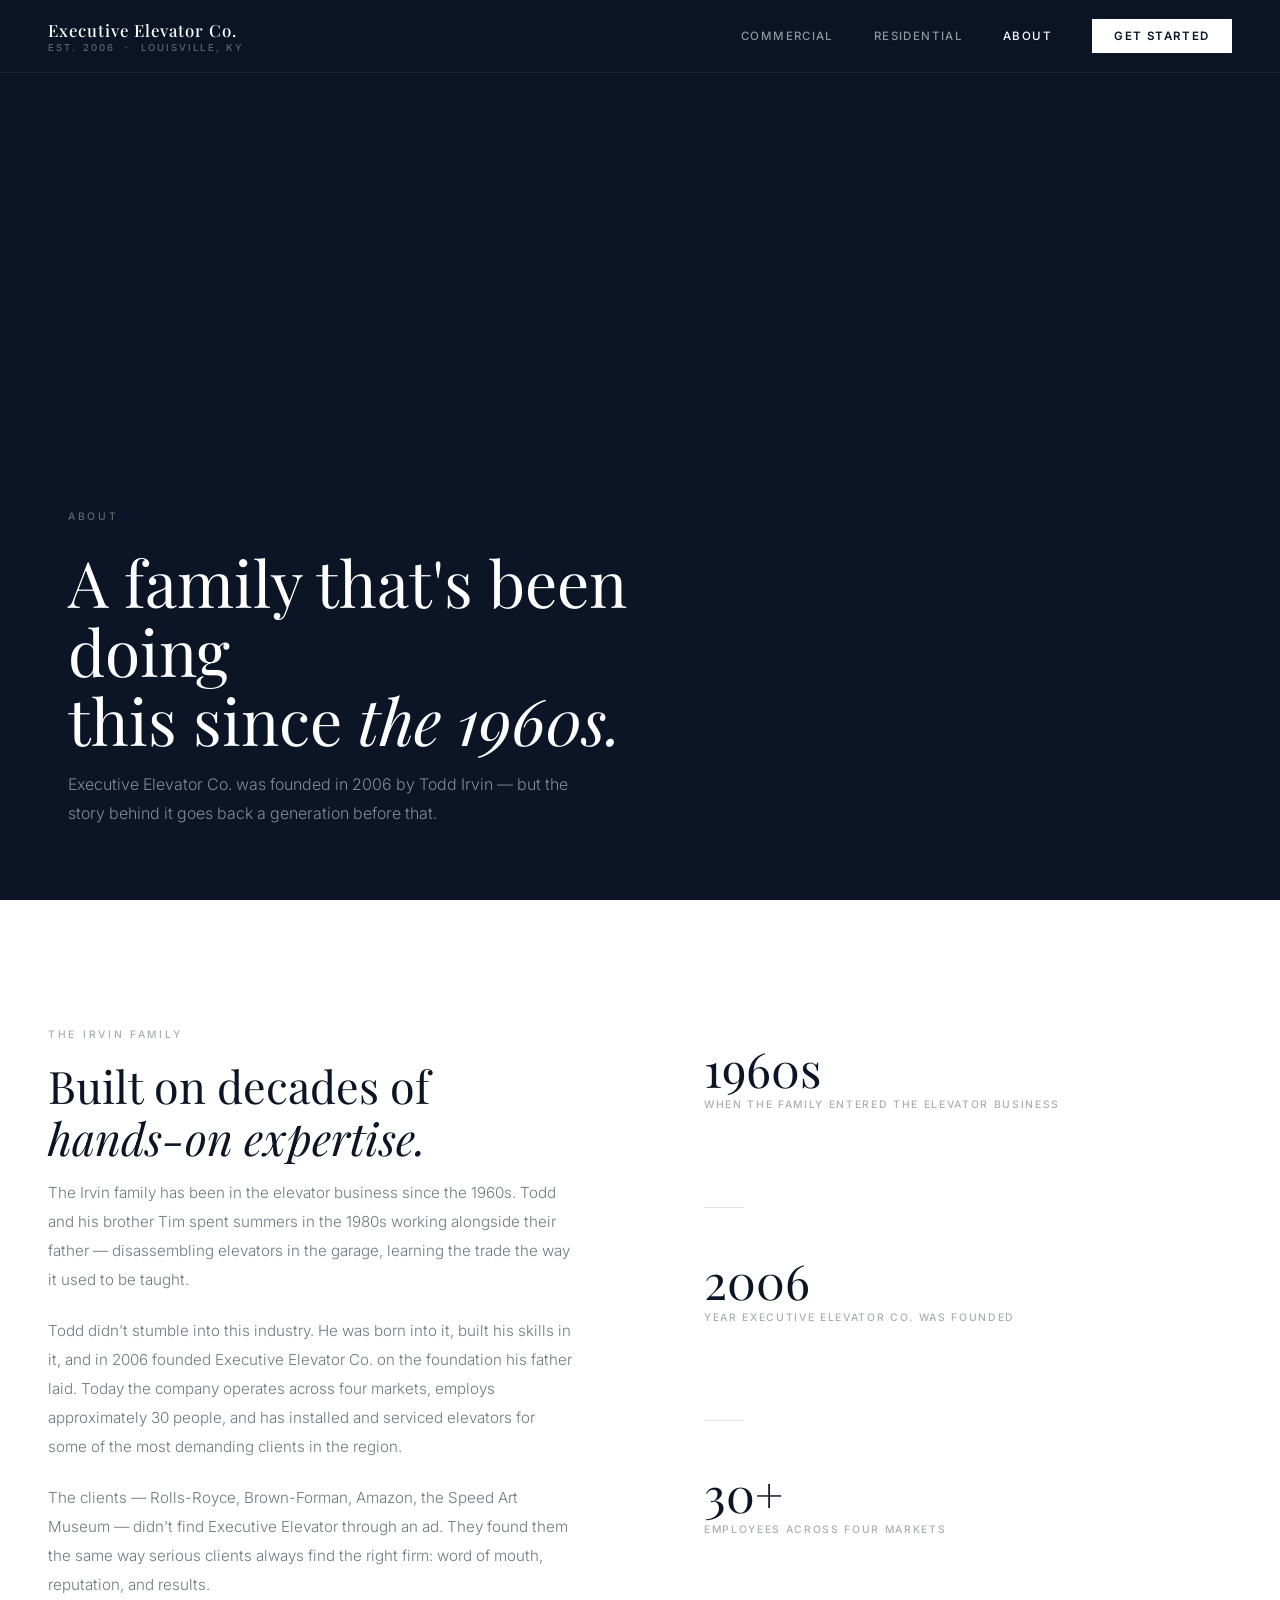
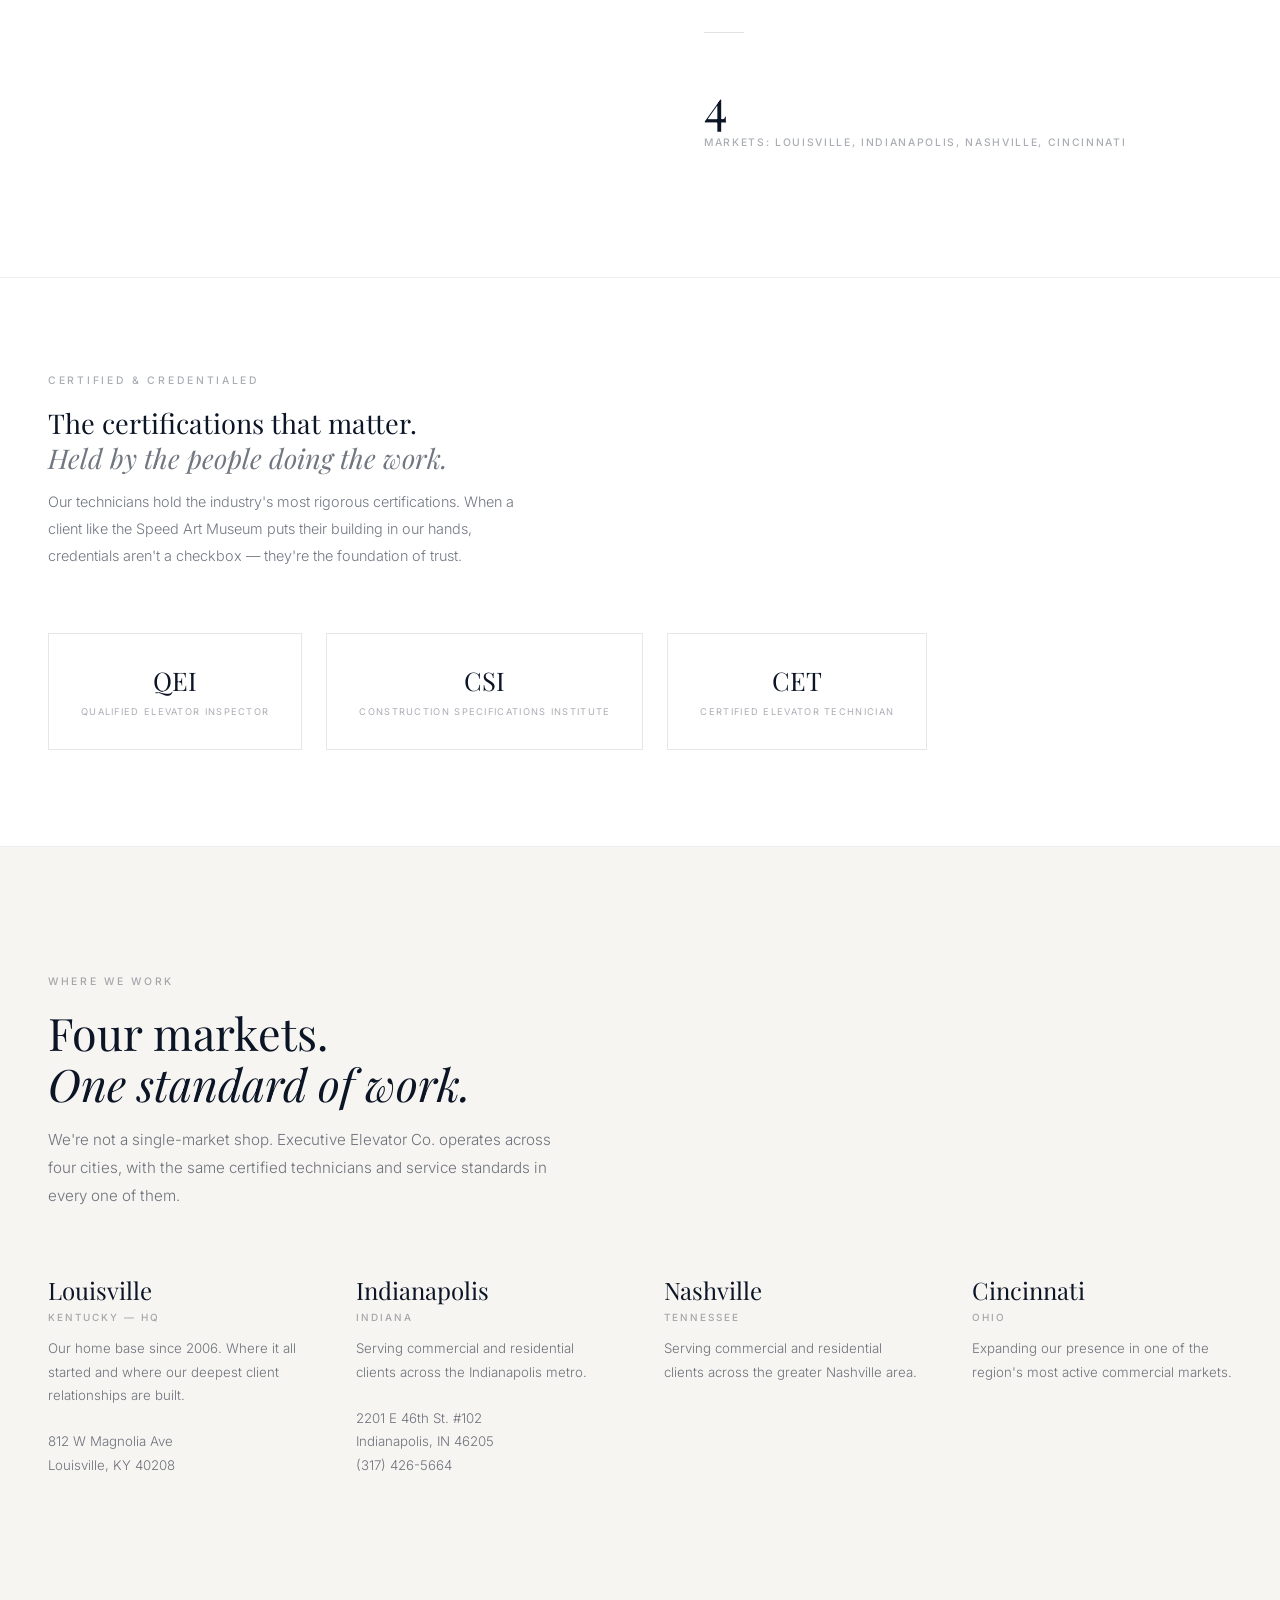
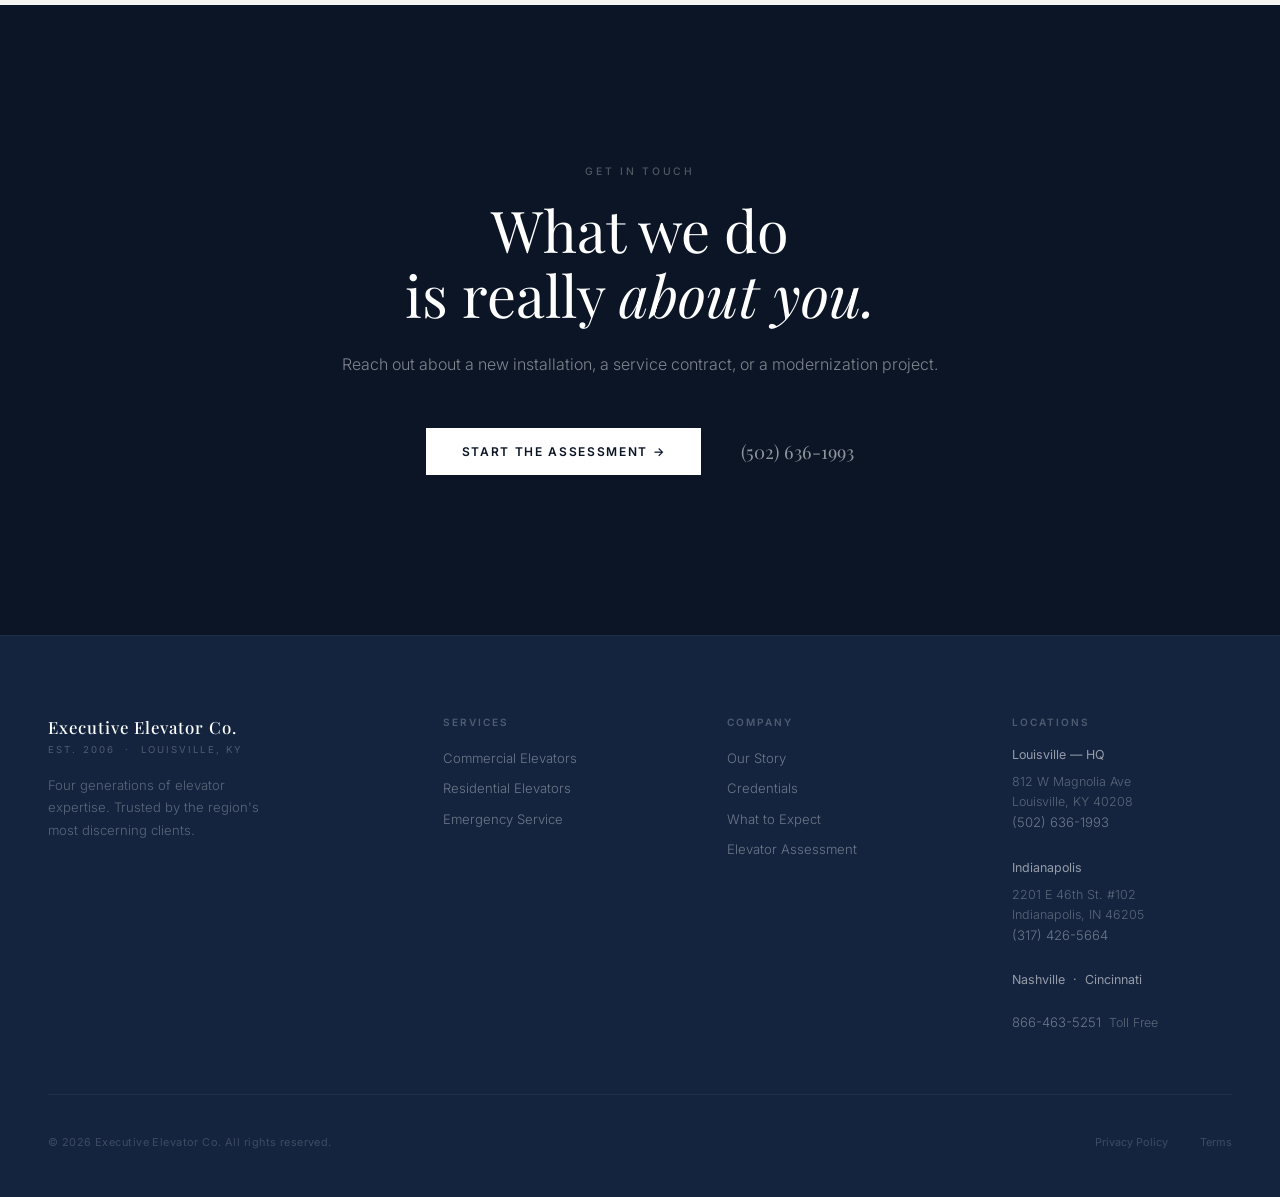
==== commit accbf96f: "Swap What to Expect CTA to phone-first; remove Irvin Family footer links - what-to-expect.html CTA: " ====
--- a/about.html
+++ b/about.html
@@ -179,7 +179,6 @@
         <div class="footer-col-h">Company</div>
         <ul class="footer-links">
           <li><a href="our-story.html">Our Story</a></li>
-          <li><a href="our-story.html">The Irvin Family</a></li>
           <li><a href="our-story.html">Credentials</a></li>
           <li><a href="what-to-expect.html">What to Expect</a></li>
           <li><a href="assessment.html">Elevator Assessment</a></li>
